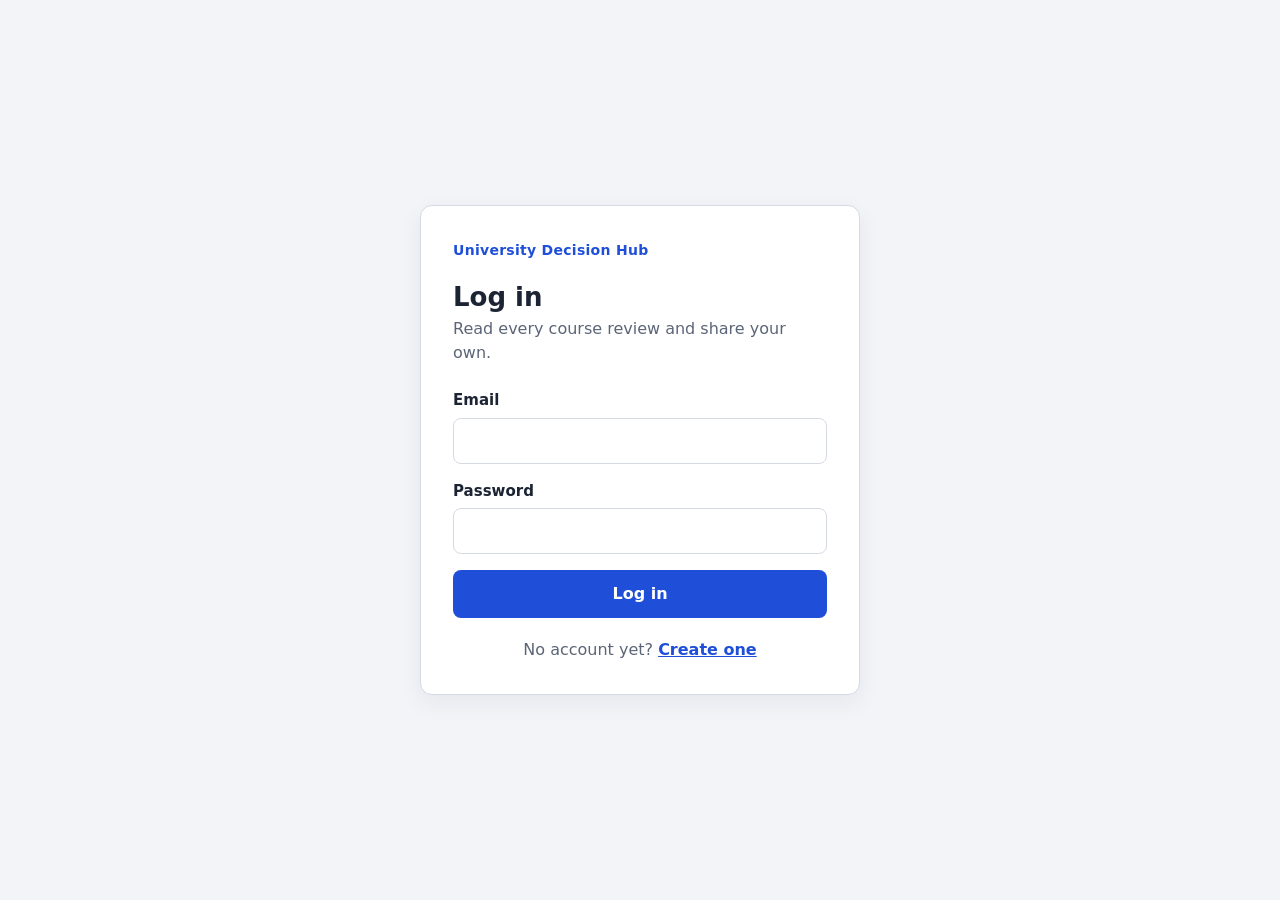
==== Frontend/Pages/auth/login.html @ 8ce22c0f "Add registration, login and the Login/Register pages - UserAccount model with NormalizedEmail (uniqu" ====
<!DOCTYPE html>
<html lang="en">
<head>
  <meta charset="UTF-8">
  <meta name="viewport" content="width=device-width, initial-scale=1.0">
  <title>Log in · University Decision Hub</title>
  <link rel="stylesheet" href="../../css/shared/global.css">
  <link rel="stylesheet" href="../../css/pages/auth.css">
</head>
<body class="auth-page">
  <main class="auth-card">
    <a class="auth-brand" href="../../index.html">University Decision Hub</a>
    <h1>Log in</h1>
    <p class="auth-lead">Read every course review and share your own.</p>

    <div class="session-banner" data-session-banner hidden>
      You are logged in as <strong data-session-name></strong>.
      <button type="button" class="link-button" data-logout>Log out</button>
    </div>

    <form data-auth-form="login" novalidate>
      <div class="field">
        <label for="email">Email</label>
        <input id="email" name="email" type="email" autocomplete="email" required>
        <p class="field-error" data-error-for="email"></p>
      </div>

      <div class="field">
        <label for="password">Password</label>
        <input id="password" name="password" type="password" autocomplete="current-password" required>
        <p class="field-error" data-error-for="password"></p>
      </div>

      <p class="form-message" data-form-message role="alert" hidden></p>

      <button type="submit" class="primary-button">Log in</button>
    </form>

    <p class="auth-switch">No account yet? <a href="register.html">Create one</a></p>
  </main>

  <script src="../../js/shared/api.js"></script>
  <script src="../../js/pages/auth.js"></script>
</body>
</html>
---- Frontend/css/pages/auth.css ----
/* Login and Register pages. Everything is scoped under .auth-page so it cannot leak into other pages. */
.auth-page {
  --auth-ink: #1c2434;
  --auth-muted: #5b6577;
  --auth-line: #d5dae3;
  --auth-surface: #ffffff;
  --auth-backdrop: #f2f4f8;
  --auth-accent: #1f4fd8;
  --auth-accent-dark: #173ca6;
  --auth-danger: #b42318;
  --auth-danger-soft: #fdecea;
  --auth-success: #17663a;
  --auth-success-soft: #e7f5ec;

  margin: 0;
  min-height: 100vh;
  display: flex;
  align-items: center;
  justify-content: center;
  padding: 24px 16px;
  box-sizing: border-box;
  background: var(--auth-backdrop);
  color: var(--auth-ink);
  font-family: system-ui, -apple-system, "Segoe UI", Roboto, sans-serif;
  font-size: 16px;
  line-height: 1.5;
}

.auth-page *,
.auth-page *::before,
.auth-page *::after {
  box-sizing: inherit;
}

.auth-card {
  width: 100%;
  max-width: 440px;
  padding: 32px;
  background: var(--auth-surface);
  border: 1px solid var(--auth-line);
  border-radius: 12px;
  box-shadow: 0 8px 24px rgba(28, 36, 52, 0.06);
}

.auth-brand {
  display: inline-block;
  margin-bottom: 20px;
  color: var(--auth-accent);
  font-size: 0.875rem;
  font-weight: 600;
  letter-spacing: 0.02em;
  text-decoration: none;
}

.auth-card h1 {
  margin: 0 0 4px;
  font-size: 1.625rem;
  line-height: 1.25;
}

.auth-lead {
  margin: 0 0 24px;
  color: var(--auth-muted);
}

.field {
  margin-bottom: 16px;
}

.field-row {
  display: grid;
  grid-template-columns: 1fr 1fr;
  gap: 16px;
}

.field label {
  display: block;
  margin-bottom: 6px;
  font-size: 0.9375rem;
  font-weight: 600;
}

.field input,
.field select {
  width: 100%;
  padding: 10px 12px;
  border: 1px solid var(--auth-line);
  border-radius: 8px;
  background: var(--auth-surface);
  color: inherit;
  font: inherit;
}

.field input:focus-visible,
.field select:focus-visible,
.primary-button:focus-visible,
.link-button:focus-visible,
.auth-card a:focus-visible {
  outline: 3px solid rgba(31, 79, 216, 0.35);
  outline-offset: 1px;
  border-color: var(--auth-accent);
}

.field input[aria-invalid="true"],
.field select[aria-invalid="true"] {
  border-color: var(--auth-danger);
}

.field-hint,
.field-error {
  margin: 4px 0 0;
  font-size: 0.8125rem;
}

.field-hint {
  color: var(--auth-muted);
}

.field-error {
  color: var(--auth-danger);
}

.field-error:empty {
  display: none;
}

.form-message {
  margin: 0 0 16px;
  padding: 10px 12px;
  border-radius: 8px;
  font-size: 0.9375rem;
}

.form-message.error {
  background: var(--auth-danger-soft);
  color: var(--auth-danger);
}

.form-message.success {
  background: var(--auth-success-soft);
  color: var(--auth-success);
}

.primary-button {
  width: 100%;
  padding: 12px 16px;
  border: 0;
  border-radius: 8px;
  background: var(--auth-accent);
  color: #ffffff;
  font: inherit;
  font-weight: 600;
  cursor: pointer;
}

.primary-button:hover {
  background: var(--auth-accent-dark);
}

.primary-button:disabled {
  opacity: 0.6;
  cursor: progress;
}

.session-banner {
  margin-bottom: 16px;
  padding: 10px 12px;
  border-radius: 8px;
  background: var(--auth-success-soft);
  color: var(--auth-success);
  font-size: 0.9375rem;
}

.link-button {
  padding: 0;
  border: 0;
  background: none;
  color: inherit;
  font: inherit;
  text-decoration: underline;
  cursor: pointer;
}

.auth-switch {
  margin: 20px 0 0;
  color: var(--auth-muted);
  text-align: center;
}

.auth-switch a {
  color: var(--auth-accent);
  font-weight: 600;
}

@media (max-width: 480px) {
  .auth-card {
    padding: 24px 20px;
  }

  .field-row {
    grid-template-columns: 1fr;
    gap: 0;
  }
}
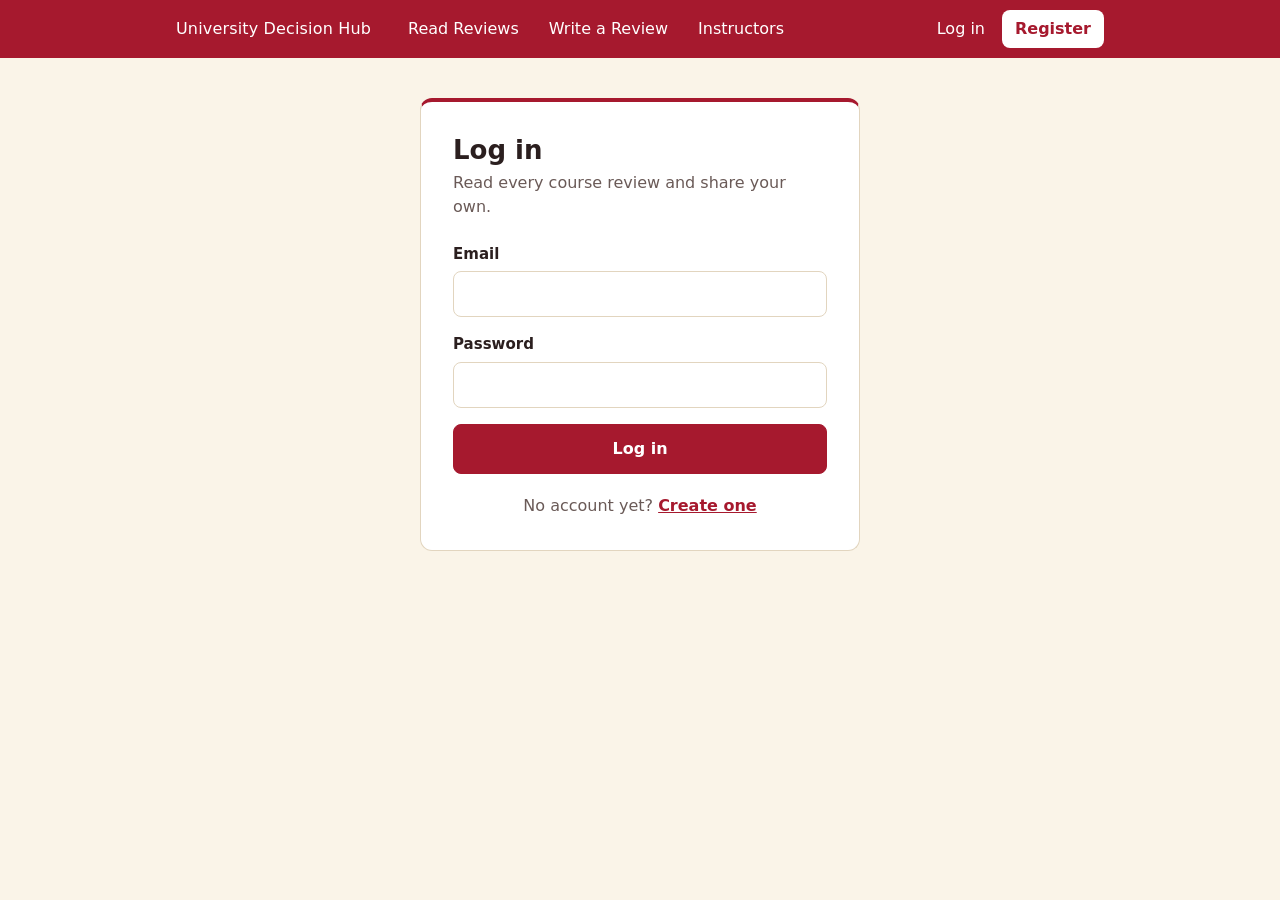
==== commit edf6432e: "Add instructor catalog, shared navbar and detail pages - Instructor model and api/instructors list/d" ====
--- a/Frontend/Pages/auth/login.html
+++ b/Frontend/Pages/auth/login.html
@@ -5,41 +5,41 @@
   <meta name="viewport" content="width=device-width, initial-scale=1.0">
   <title>Log in · University Decision Hub</title>
   <link rel="stylesheet" href="../../css/shared/global.css">
+  <link rel="stylesheet" href="../../css/shared/navbar.css">
   <link rel="stylesheet" href="../../css/pages/auth.css">
 </head>
-<body class="auth-page">
-  <main class="auth-card">
-    <a class="auth-brand" href="../../index.html">University Decision Hub</a>
-    <h1>Log in</h1>
-    <p class="auth-lead">Read every course review and share your own.</p>
+<body>
+  <main class="auth-shell">
+    <div class="auth-card">
+      <h1>Log in</h1>
+      <p class="auth-lead">Read every course review and share your own.</p>
 
-    <div class="session-banner" data-session-banner hidden>
-      You are logged in as <strong data-session-name></strong>.
-      <button type="button" class="link-button" data-logout>Log out</button>
+      <p class="notice" data-next-notice hidden>Log in to continue to the page you asked for.</p>
+
+      <form data-auth-form="login" novalidate>
+        <div class="field">
+          <label for="email">Email</label>
+          <input id="email" name="email" type="email" autocomplete="email" required>
+          <p class="field-error" data-error-for="email"></p>
+        </div>
+
+        <div class="field">
+          <label for="password">Password</label>
+          <input id="password" name="password" type="password" autocomplete="current-password" required>
+          <p class="field-error" data-error-for="password"></p>
+        </div>
+
+        <p class="form-message" data-form-message role="alert" hidden></p>
+
+        <button type="submit" class="button">Log in</button>
+      </form>
+
+      <p class="auth-switch">No account yet? <a href="register.html" data-keep-next>Create one</a></p>
     </div>
-
-    <form data-auth-form="login" novalidate>
-      <div class="field">
-        <label for="email">Email</label>
-        <input id="email" name="email" type="email" autocomplete="email" required>
-        <p class="field-error" data-error-for="email"></p>
-      </div>
-
-      <div class="field">
-        <label for="password">Password</label>
-        <input id="password" name="password" type="password" autocomplete="current-password" required>
-        <p class="field-error" data-error-for="password"></p>
-      </div>
-
-      <p class="form-message" data-form-message role="alert" hidden></p>
-
-      <button type="submit" class="primary-button">Log in</button>
-    </form>
-
-    <p class="auth-switch">No account yet? <a href="register.html">Create one</a></p>
   </main>
 
   <script src="../../js/shared/api.js"></script>
+  <script src="../../js/shared/navbar.js"></script>
   <script src="../../js/pages/auth.js"></script>
 </body>
 </html>
--- a/Frontend/css/shared/global.css
+++ b/Frontend/css/shared/global.css
@@ -0,0 +1,144 @@
+/* Shared look for every page: the red / white / cream palette (UI02), base typography
+   and a few building blocks. Page-specific rules live in css/pages/. */
+:root {
+  --color-red: #a6192e;
+  --color-red-dark: #7d1222;
+  --color-red-soft: #f8e4e6;
+  --color-cream: #faf4e8;
+  --color-cream-deep: #f1e6d2;
+  --color-white: #ffffff;
+  --color-ink: #2b1f1f;
+  --color-muted: #6a5a57;
+  --color-line: #e2d5bf;
+  --color-success: #1d6a3e;
+  --color-success-soft: #e6f4ea;
+
+  --radius: 8px;
+  --page-width: 960px;
+  --font: system-ui, -apple-system, "Segoe UI", Roboto, "Helvetica Neue", Arial, sans-serif;
+}
+
+*,
+*::before,
+*::after {
+  box-sizing: border-box;
+}
+
+body {
+  margin: 0;
+  min-height: 100vh;
+  background: var(--color-cream);
+  color: var(--color-ink);
+  font-family: var(--font);
+  font-size: 16px;
+  line-height: 1.5;
+}
+
+h1,
+h2,
+h3 {
+  margin: 0 0 8px;
+  line-height: 1.25;
+  text-wrap: balance;
+}
+
+h1 {
+  font-size: 1.75rem;
+}
+
+h2 {
+  font-size: 1.25rem;
+}
+
+p {
+  margin: 0 0 12px;
+}
+
+a {
+  color: var(--color-red);
+}
+
+a:hover {
+  color: var(--color-red-dark);
+}
+
+:focus-visible {
+  outline: 3px solid rgba(166, 25, 46, 0.4);
+  outline-offset: 2px;
+}
+
+[hidden] {
+  display: none !important;
+}
+
+/* Centered content column used by ordinary pages. */
+.page {
+  width: 100%;
+  max-width: var(--page-width);
+  margin: 0 auto;
+  padding: 32px 16px 56px;
+}
+
+.page-lead {
+  color: var(--color-muted);
+  margin-bottom: 24px;
+}
+
+.card {
+  background: var(--color-white);
+  border: 1px solid var(--color-line);
+  border-radius: 12px;
+  padding: 24px;
+}
+
+.button {
+  display: inline-block;
+  padding: 10px 18px;
+  border: 1px solid var(--color-red);
+  border-radius: var(--radius);
+  background: var(--color-red);
+  color: var(--color-white);
+  font: inherit;
+  font-weight: 600;
+  text-decoration: none;
+  cursor: pointer;
+}
+
+.button:hover {
+  background: var(--color-red-dark);
+  border-color: var(--color-red-dark);
+  color: var(--color-white);
+}
+
+.button:disabled {
+  opacity: 0.6;
+  cursor: progress;
+}
+
+.button.secondary {
+  background: var(--color-white);
+  color: var(--color-red);
+}
+
+.button.secondary:hover {
+  background: var(--color-red-soft);
+  color: var(--color-red-dark);
+}
+
+/* A status line for loading, empty and error states. */
+.notice {
+  padding: 12px 14px;
+  border-radius: var(--radius);
+  background: var(--color-cream-deep);
+  color: var(--color-muted);
+}
+
+.notice.error {
+  background: var(--color-red-soft);
+  color: var(--color-red-dark);
+}
+
+.notice.success {
+  background: var(--color-success-soft);
+  color: var(--color-success);
+}
--- a/Frontend/css/shared/navbar.css
+++ b/Frontend/css/shared/navbar.css
@@ -0,0 +1,99 @@
+/* Shared header rendered by js/shared/navbar.js. */
+.navbar {
+  background: var(--color-red);
+  color: var(--color-white);
+}
+
+.navbar-inner {
+  max-width: var(--page-width);
+  margin: 0 auto;
+  padding: 10px 16px;
+  display: flex;
+  flex-wrap: wrap;
+  align-items: center;
+  gap: 8px 24px;
+}
+
+.navbar a,
+.navbar button {
+  color: inherit;
+  font: inherit;
+  text-decoration: none;
+}
+
+.navbar :focus-visible {
+  outline-color: var(--color-white);
+}
+
+.navbar-brand {
+  font-weight: 700;
+  font-size: 1.0625rem;
+  letter-spacing: 0.01em;
+  white-space: nowrap;
+}
+
+.navbar-links,
+.navbar-account {
+  display: flex;
+  flex-wrap: wrap;
+  align-items: center;
+  gap: 4px;
+  margin: 0;
+  padding: 0;
+  list-style: none;
+}
+
+.navbar-links {
+  flex: 1 1 auto;
+}
+
+.navbar-links a,
+.navbar-account a,
+.navbar-account button {
+  display: block;
+  padding: 6px 12px;
+  border: 1px solid transparent;
+  border-radius: var(--radius);
+  background: none;
+  cursor: pointer;
+}
+
+.navbar-links a:hover,
+.navbar-account a:hover,
+.navbar-account button:hover {
+  background: var(--color-red-dark);
+  color: var(--color-white);
+}
+
+.navbar-links a[aria-current="page"] {
+  background: var(--color-red-dark);
+  font-weight: 600;
+}
+
+.navbar-account .navbar-register {
+  background: var(--color-white);
+  color: var(--color-red);
+  font-weight: 600;
+}
+
+.navbar-account .navbar-register:hover {
+  background: var(--color-cream);
+  color: var(--color-red-dark);
+}
+
+.navbar-user {
+  padding: 6px 4px 6px 12px;
+  font-weight: 600;
+  overflow-wrap: anywhere;
+}
+
+.navbar-role {
+  margin-left: 6px;
+  padding: 1px 8px;
+  border-radius: 999px;
+  background: var(--color-cream);
+  color: var(--color-red-dark);
+  font-size: 0.75rem;
+  font-weight: 700;
+  vertical-align: middle;
+}
--- a/Frontend/css/pages/auth.css
+++ b/Frontend/css/pages/auth.css
@@ -1,66 +1,28 @@
-/* Login and Register pages. Everything is scoped under .auth-page so it cannot leak into other pages. */
-.auth-page {
-  --auth-ink: #1c2434;
-  --auth-muted: #5b6577;
-  --auth-line: #d5dae3;
-  --auth-surface: #ffffff;
-  --auth-backdrop: #f2f4f8;
-  --auth-accent: #1f4fd8;
-  --auth-accent-dark: #173ca6;
-  --auth-danger: #b42318;
-  --auth-danger-soft: #fdecea;
-  --auth-success: #17663a;
-  --auth-success-soft: #e7f5ec;
-
-  margin: 0;
-  min-height: 100vh;
+/* Login and Register pages. Colours come from css/shared/global.css. */
+.auth-shell {
   display: flex;
-  align-items: center;
   justify-content: center;
-  padding: 24px 16px;
-  box-sizing: border-box;
-  background: var(--auth-backdrop);
-  color: var(--auth-ink);
-  font-family: system-ui, -apple-system, "Segoe UI", Roboto, sans-serif;
-  font-size: 16px;
-  line-height: 1.5;
-}
-
-.auth-page *,
-.auth-page *::before,
-.auth-page *::after {
-  box-sizing: inherit;
+  padding: 40px 16px 56px;
 }
 
 .auth-card {
   width: 100%;
   max-width: 440px;
   padding: 32px;
-  background: var(--auth-surface);
-  border: 1px solid var(--auth-line);
+  background: var(--color-white);
+  border: 1px solid var(--color-line);
+  border-top: 4px solid var(--color-red);
   border-radius: 12px;
-  box-shadow: 0 8px 24px rgba(28, 36, 52, 0.06);
-}
-
-.auth-brand {
-  display: inline-block;
-  margin-bottom: 20px;
-  color: var(--auth-accent);
-  font-size: 0.875rem;
-  font-weight: 600;
-  letter-spacing: 0.02em;
-  text-decoration: none;
 }
 
 .auth-card h1 {
-  margin: 0 0 4px;
+  margin-bottom: 4px;
   font-size: 1.625rem;
-  line-height: 1.25;
 }
 
 .auth-lead {
-  margin: 0 0 24px;
-  color: var(--auth-muted);
+  margin-bottom: 24px;
+  color: var(--color-muted);
 }
 
 .field {
@@ -84,26 +46,22 @@
 .field select {
   width: 100%;
   padding: 10px 12px;
-  border: 1px solid var(--auth-line);
-  border-radius: 8px;
-  background: var(--auth-surface);
+  border: 1px solid var(--color-line);
+  border-radius: var(--radius);
+  background: var(--color-white);
   color: inherit;
   font: inherit;
 }
 
 .field input:focus-visible,
-.field select:focus-visible,
-.primary-button:focus-visible,
-.link-button:focus-visible,
-.auth-card a:focus-visible {
-  outline: 3px solid rgba(31, 79, 216, 0.35);
-  outline-offset: 1px;
-  border-color: var(--auth-accent);
+.field select:focus-visible {
+  border-color: var(--color-red);
 }
 
 .field input[aria-invalid="true"],
 .field select[aria-invalid="true"] {
-  border-color: var(--auth-danger);
+  border-color: var(--color-red);
+  background: var(--color-red-soft);
 }
 
 .field-hint,
@@ -113,11 +71,12 @@
 }
 
 .field-hint {
-  color: var(--auth-muted);
+  color: var(--color-muted);
 }
 
 .field-error {
-  color: var(--auth-danger);
+  color: var(--color-red-dark);
+  font-weight: 600;
 }
 
 .field-error:empty {
@@ -127,68 +86,32 @@
 .form-message {
   margin: 0 0 16px;
   padding: 10px 12px;
-  border-radius: 8px;
+  border-radius: var(--radius);
   font-size: 0.9375rem;
 }
 
 .form-message.error {
-  background: var(--auth-danger-soft);
-  color: var(--auth-danger);
+  background: var(--color-red-soft);
+  color: var(--color-red-dark);
 }
 
 .form-message.success {
-  background: var(--auth-success-soft);
-  color: var(--auth-success);
+  background: var(--color-success-soft);
+  color: var(--color-success);
 }
 
-.primary-button {
+.auth-card .button {
   width: 100%;
   padding: 12px 16px;
-  border: 0;
-  border-radius: 8px;
-  background: var(--auth-accent);
-  color: #ffffff;
-  font: inherit;
-  font-weight: 600;
-  cursor: pointer;
-}
-
-.primary-button:hover {
-  background: var(--auth-accent-dark);
-}
-
-.primary-button:disabled {
-  opacity: 0.6;
-  cursor: progress;
-}
-
-.session-banner {
-  margin-bottom: 16px;
-  padding: 10px 12px;
-  border-radius: 8px;
-  background: var(--auth-success-soft);
-  color: var(--auth-success);
-  font-size: 0.9375rem;
-}
-
-.link-button {
-  padding: 0;
-  border: 0;
-  background: none;
-  color: inherit;
-  font: inherit;
-  text-decoration: underline;
-  cursor: pointer;
 }
 
 .auth-switch {
   margin: 20px 0 0;
-  color: var(--auth-muted);
+  color: var(--color-muted);
   text-align: center;
 }
 
 .auth-switch a {
-  color: var(--auth-accent);
   font-weight: 600;
 }
 
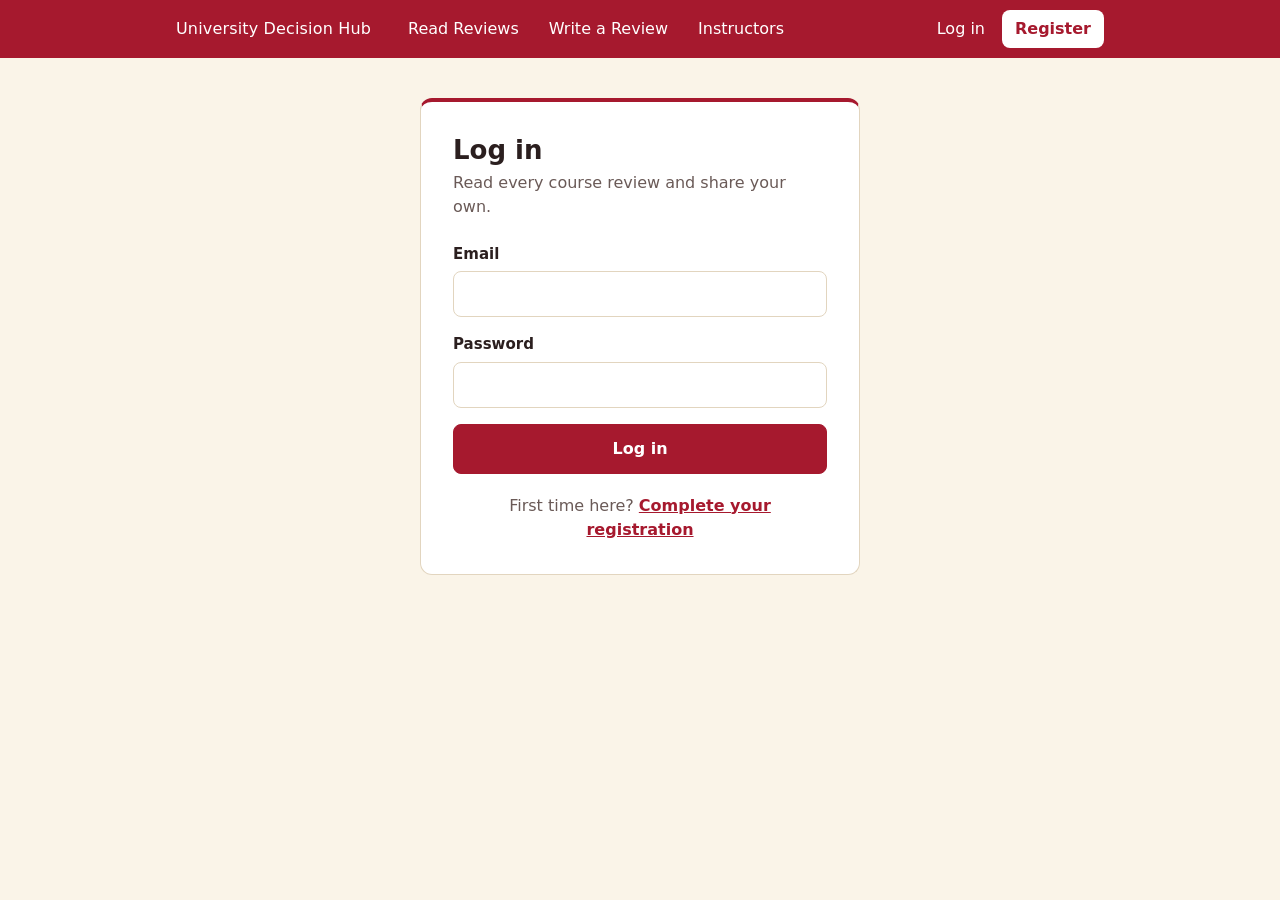
==== commit 3741ebda: "Register against pre-defined users instead of open sign-up Team decision: accounts are defined in ad" ====
--- a/Frontend/Pages/auth/login.html
+++ b/Frontend/Pages/auth/login.html
@@ -34,7 +34,7 @@
         <button type="submit" class="button">Log in</button>
       </form>
 
-      <p class="auth-switch">No account yet? <a href="register.html" data-keep-next>Create one</a></p>
+      <p class="auth-switch">First time here? <a href="register.html" data-keep-next>Complete your registration</a></p>
     </div>
   </main>
 
--- a/Frontend/css/shared/navbar.css
+++ b/Frontend/css/shared/navbar.css
@@ -81,8 +81,7 @@
   color: var(--color-red-dark);
 }
 
-.navbar-user {
-  padding: 6px 4px 6px 12px;
+.navbar-account .navbar-user {
   font-weight: 600;
   overflow-wrap: anywhere;
 }
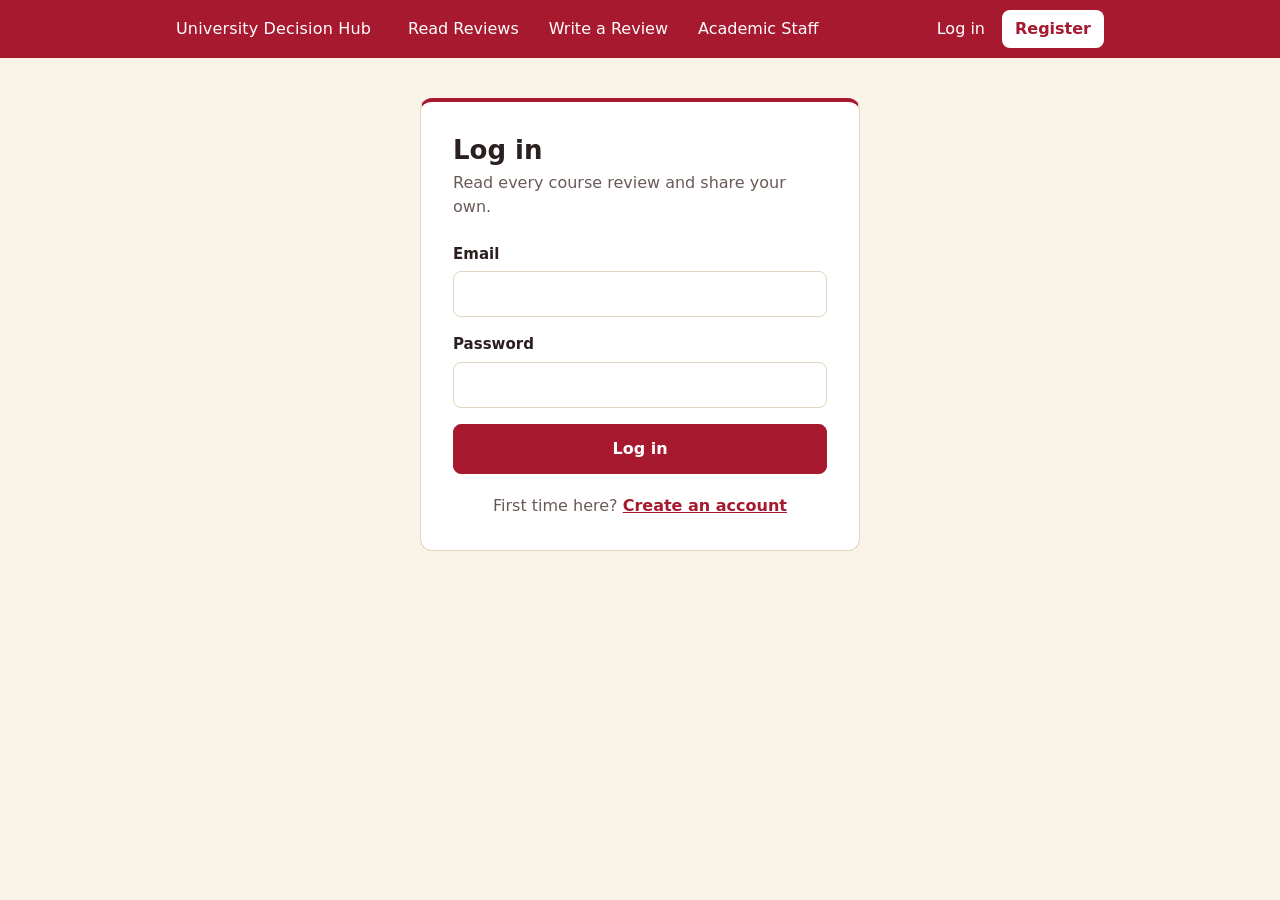
==== commit 0184d5d1: "Open registration to anyone with an unused email Register only completed an account that was added i" ====
--- a/Frontend/Pages/auth/login.html
+++ b/Frontend/Pages/auth/login.html
@@ -34,7 +34,7 @@
         <button type="submit" class="button">Log in</button>
       </form>
 
-      <p class="auth-switch">First time here? <a href="register.html" data-keep-next>Complete your registration</a></p>
+      <p class="auth-switch">First time here? <a href="register.html" data-keep-next>Create an account</a></p>
     </div>
   </main>
 
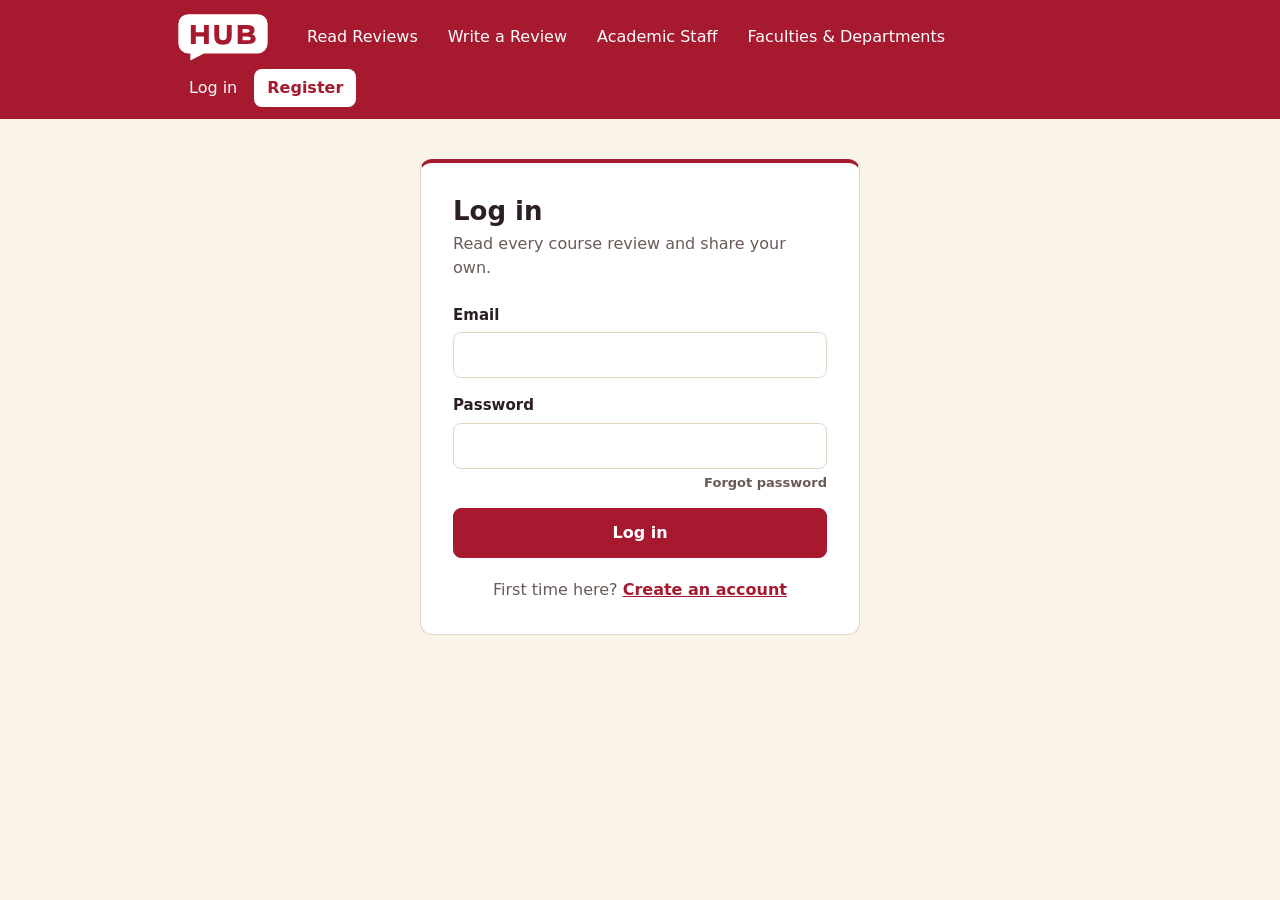
==== commit f7f68a0c: "Improve registration, login and course review forms" ====
--- a/Frontend/Pages/auth/login.html
+++ b/Frontend/Pages/auth/login.html
@@ -27,6 +27,9 @@
           <label for="password">Password</label>
           <input id="password" name="password" type="password" autocomplete="current-password" required>
           <p class="field-error" data-error-for="password"></p>
+          <div class="field-hint auth-recovery">
+            <button type="button" class="auth-recovery-label" disabled>Forgot password</button>
+          </div>
         </div>
 
         <p class="form-message" data-form-message role="alert" hidden></p>
--- a/Frontend/css/shared/navbar.css
+++ b/Frontend/css/shared/navbar.css
@@ -30,6 +30,15 @@
   font-size: 1.0625rem;
   letter-spacing: 0.01em;
   white-space: nowrap;
+}
+
+.navbar-brand img { display: block; width: 94px; height: 49px; }
+.navbar-inner { padding-top: 12px; padding-bottom: 12px; }
+.navbar-links a, .navbar-account a, .navbar-account button {
+  transition: background-color 180ms ease, color 180ms ease;
+}
+@media (prefers-reduced-motion: reduce) {
+  .navbar a, .navbar button { transition: none; }
 }
 
 .navbar-links,
@@ -84,6 +93,7 @@
 .navbar-account .navbar-user {
   font-weight: 600;
   overflow-wrap: anywhere;
+  font-weight: bolder;
 }
 
 .navbar-role {
--- a/Frontend/css/pages/auth.css
+++ b/Frontend/css/pages/auth.css
@@ -83,6 +83,19 @@
   display: none;
 }
 
+.auth-recovery {
+  text-align: right;
+}
+
+.auth-recovery-label {
+  padding: 0;
+  border: 0;
+  background: none;
+  color: inherit;
+  font: inherit;
+  font-weight: 600;
+}
+
 .form-message {
   margin: 0 0 16px;
   padding: 10px 12px;
@@ -125,3 +138,50 @@
     gap: 0;
   }
 }
+
+.profile-card {
+  max-width: 540px;
+}
+
+.profile-details {
+  margin: 0 0 24px;
+}
+
+.profile-details > div {
+  padding: 10px 0;
+  border-bottom: 1px solid var(--color-line);
+}
+
+.profile-details dt {
+  color: var(--color-muted);
+  font-size: 0.875rem;
+}
+
+.profile-details dd {
+  margin: 2px 0 0;
+  font-weight: 600;
+  overflow-wrap: anywhere;
+}
+
+.profile-edit-fields {
+  min-width: 0;
+  margin: 0;
+  padding: 0;
+  border: 0;
+}
+
+.profile-actions {
+  display: flex;
+  flex-wrap: wrap;
+  gap: 8px;
+}
+
+.profile-card .profile-actions .button,
+.profile-card .profile-retry {
+  width: auto;
+}
+
+.profile-card .profile-retry {
+  margin-top: 8px;
+  padding: 6px 12px;
+}
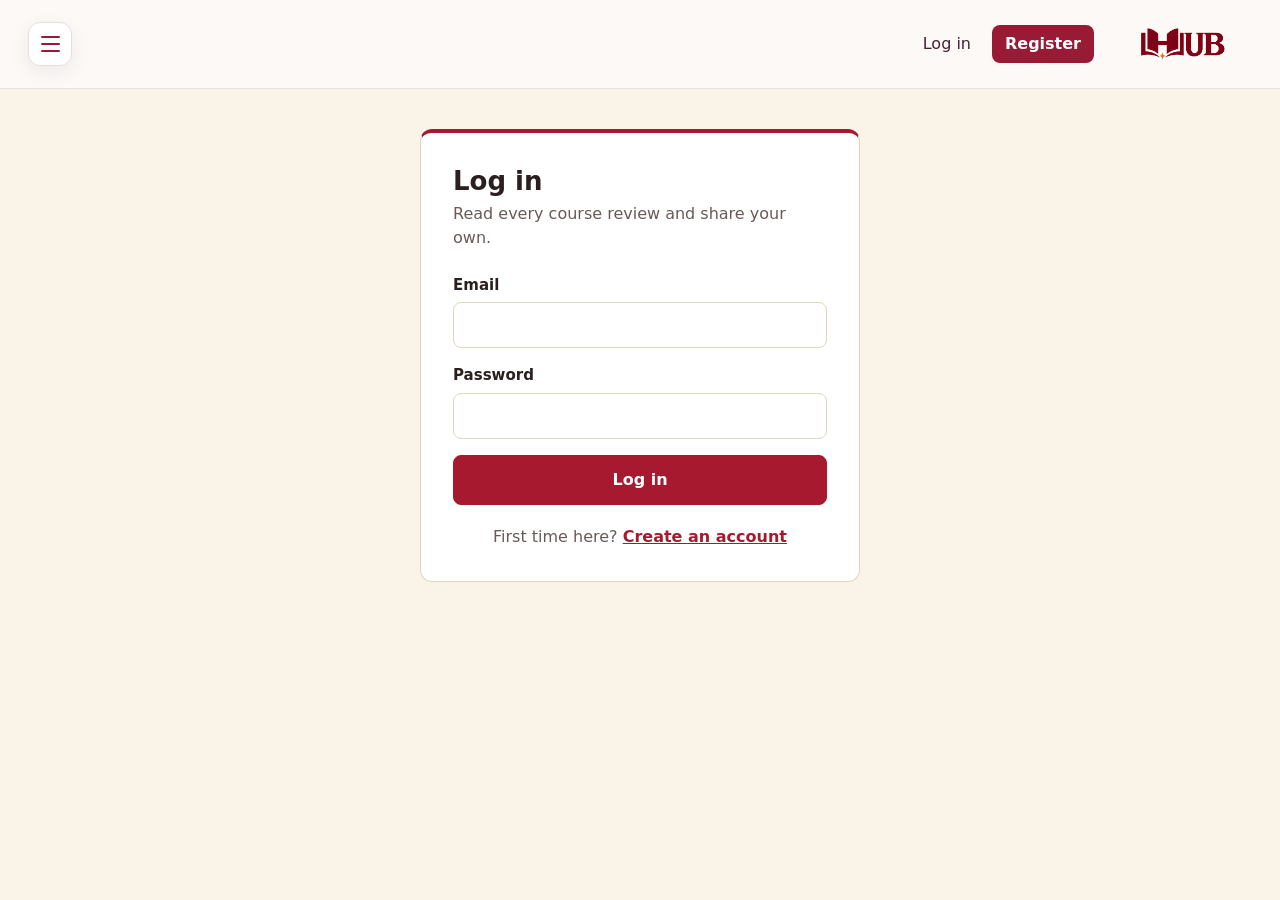
==== commit ed9a5506: "Package Docker demo with current catalogue and shared navigation design" ====
--- a/Frontend/Pages/auth/login.html
+++ b/Frontend/Pages/auth/login.html
@@ -5,7 +5,7 @@
   <meta name="viewport" content="width=device-width, initial-scale=1.0">
   <title>Log in · University Decision Hub</title>
   <link rel="stylesheet" href="../../css/shared/global.css">
-  <link rel="stylesheet" href="../../css/shared/navbar.css">
+  <link rel="stylesheet" href="../../css/shared/navbar.css?v=shared-drawer-20261120">
   <link rel="stylesheet" href="../../css/pages/auth.css">
 </head>
 <body>
@@ -27,9 +27,6 @@
           <label for="password">Password</label>
           <input id="password" name="password" type="password" autocomplete="current-password" required>
           <p class="field-error" data-error-for="password"></p>
-          <div class="field-hint auth-recovery">
-            <button type="button" class="auth-recovery-label" disabled>Forgot password</button>
-          </div>
         </div>
 
         <p class="form-message" data-form-message role="alert" hidden></p>
@@ -42,7 +39,7 @@
   </main>
 
   <script src="../../js/shared/api.js"></script>
-  <script src="../../js/shared/navbar.js"></script>
+  <script src="../../js/shared/navbar.js?v=shared-drawer-20261120"></script>
   <script src="../../js/pages/auth.js"></script>
 </body>
 </html>
--- a/Frontend/css/shared/navbar.css
+++ b/Frontend/css/shared/navbar.css
@@ -106,3 +106,26 @@
   font-weight: 700;
   vertical-align: middle;
 }
+
+/* Persistent account actions and an accessible left-side navigation drawer. */
+.navbar { background:#fcf9f6; color:#442238; border-bottom:1px solid #eadfe5; }
+.navbar-inner,.home-body .navbar-inner { max-width:none; padding:16px 28px; flex-wrap:nowrap; gap:18px; }
+.navbar-toggle { display:flex; flex-direction:column; justify-content:center; align-items:center; gap:5px; width:44px; height:44px; flex-shrink:0; background:#fff !important; border:1px solid #eadde2; border-radius:12px; cursor:pointer; box-shadow:0 6px 20px #44223812; }
+.navbar-toggle span { display:block; width:19px; height:2px; border-radius:2px; background:#991a35; }
+.navbar-account { margin-left:auto; flex-wrap:nowrap; gap:8px; }
+.navbar-account .navbar-register { background:#991a35; color:white; border-radius:8px; }
+.navbar-account .navbar-register:hover { background:#75152b; color:white; }
+.navbar-brand { flex-shrink:0; }
+.navbar-brand img,.home-body .navbar-brand img { width:140px; height:56px; object-fit:contain; filter:none; }
+.navbar :focus-visible { outline:2px solid #991a35; outline-offset:4px; }
+.navbar-drawer { position:fixed; inset:0 auto 0 0; margin:0; padding:28px 22px; width:min(320px,85vw); height:100dvh; max-height:100dvh; max-width:85vw; background:#fcf9f6; color:#442238; border:0; border-right:1px solid #eadfe5; box-shadow:12px 0 50px #29132824; }
+.navbar-drawer[open] { display:flex; flex-direction:column; gap:36px; animation:drawer-enter 220ms ease-out; }
+.navbar-drawer::backdrop { background:#25162766; }
+.navbar-close { align-self:flex-end; padding:10px 14px; border:1px solid #dfced6; border-radius:8px; background:transparent; cursor:pointer; }
+.navbar-drawer .navbar-links { flex-direction:column; align-items:stretch; gap:12px; }
+.navbar-drawer .navbar-links a { padding:16px; border-radius:10px; }
+@keyframes drawer-enter { from { transform:translateX(-100%); } to { transform:translateX(0); } }
+@media(max-width:600px) { .navbar-inner,.home-body .navbar-inner { padding:12px; gap:8px; } .navbar-brand img,.home-body .navbar-brand img { width:100px; height:44px; } .navbar-account { gap:2px; } .navbar-account a,.navbar-account button { padding:8px; font-size:.85rem; } .navbar-account .navbar-user { max-width:105px; overflow:hidden; text-overflow:ellipsis; white-space:nowrap; } .navbar-role { display:none; } }
+@media(prefers-reduced-motion:reduce) { .navbar-drawer[open] { animation:none; } }
+.navbar .navbar-close { background:#991a35; color:#fff; border-color:#991a35; font-weight:600; }
+.navbar .navbar-close:hover { background:#75152b; }
